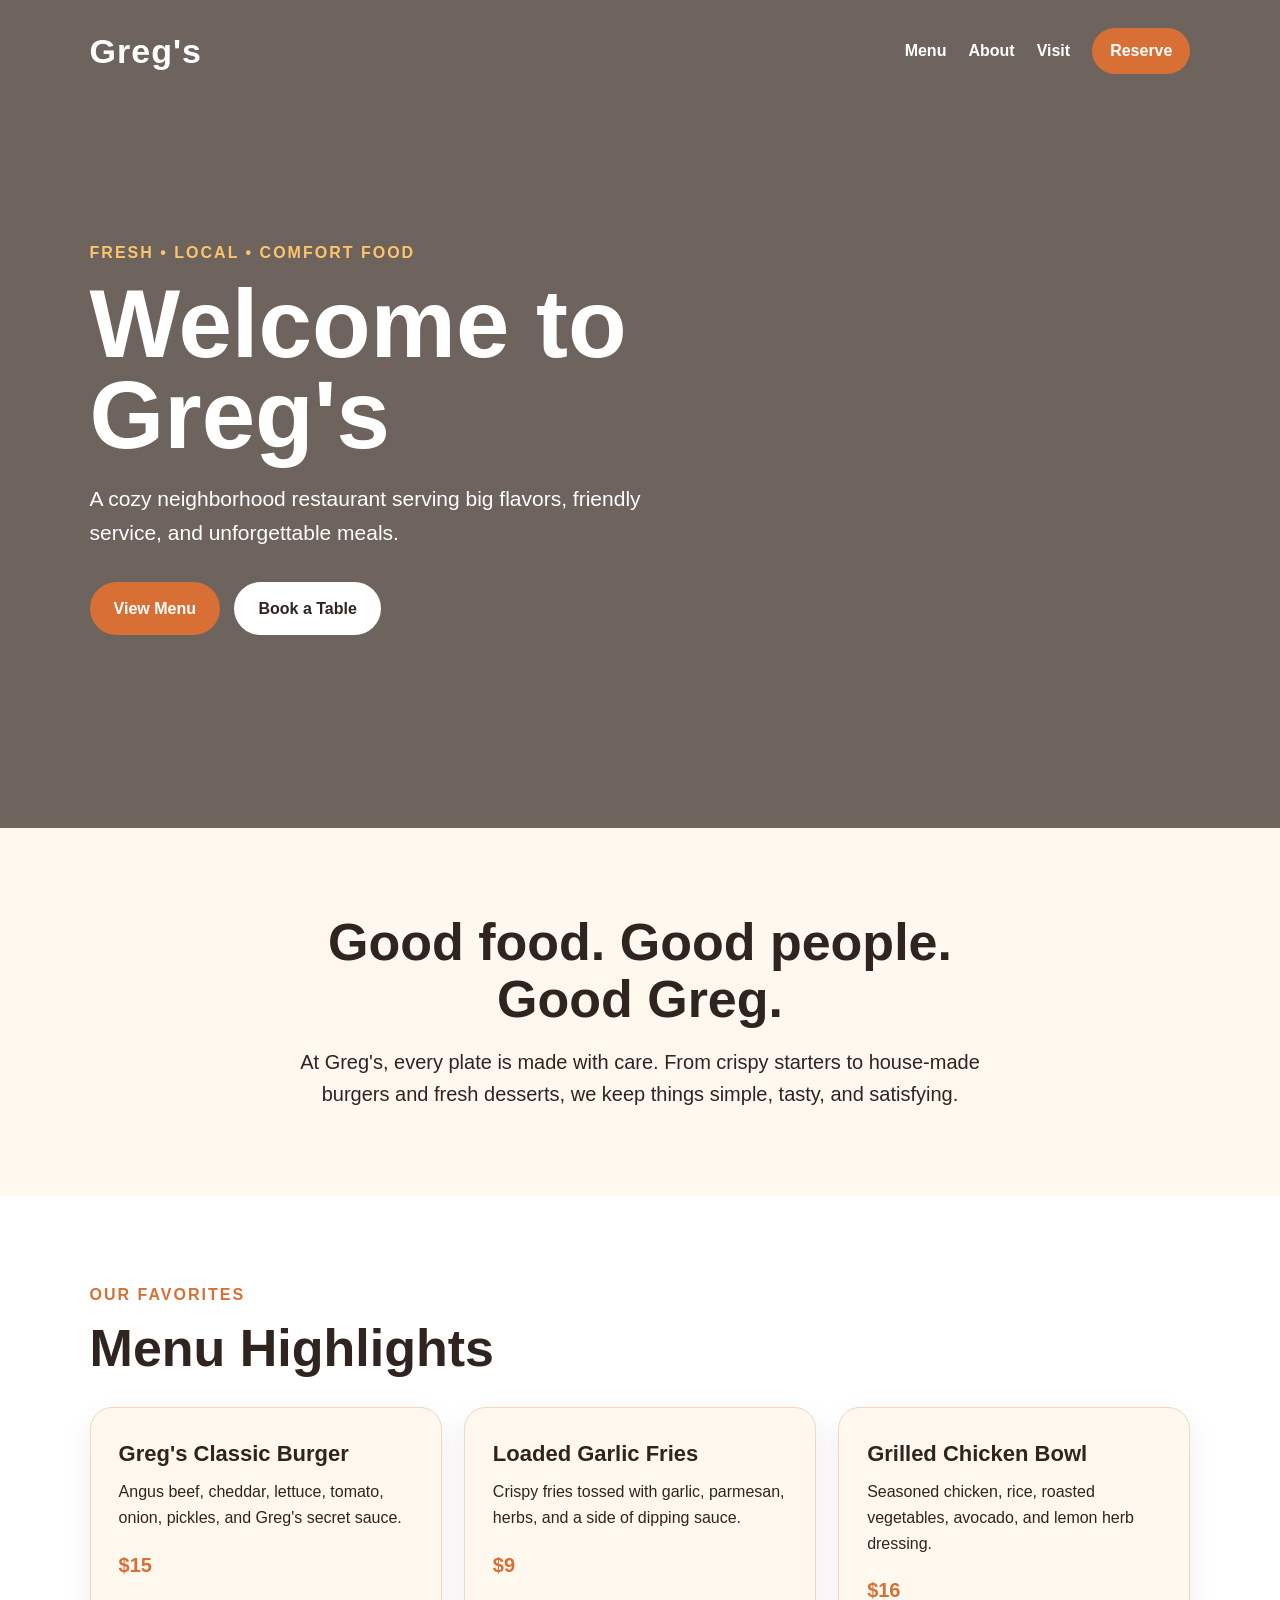
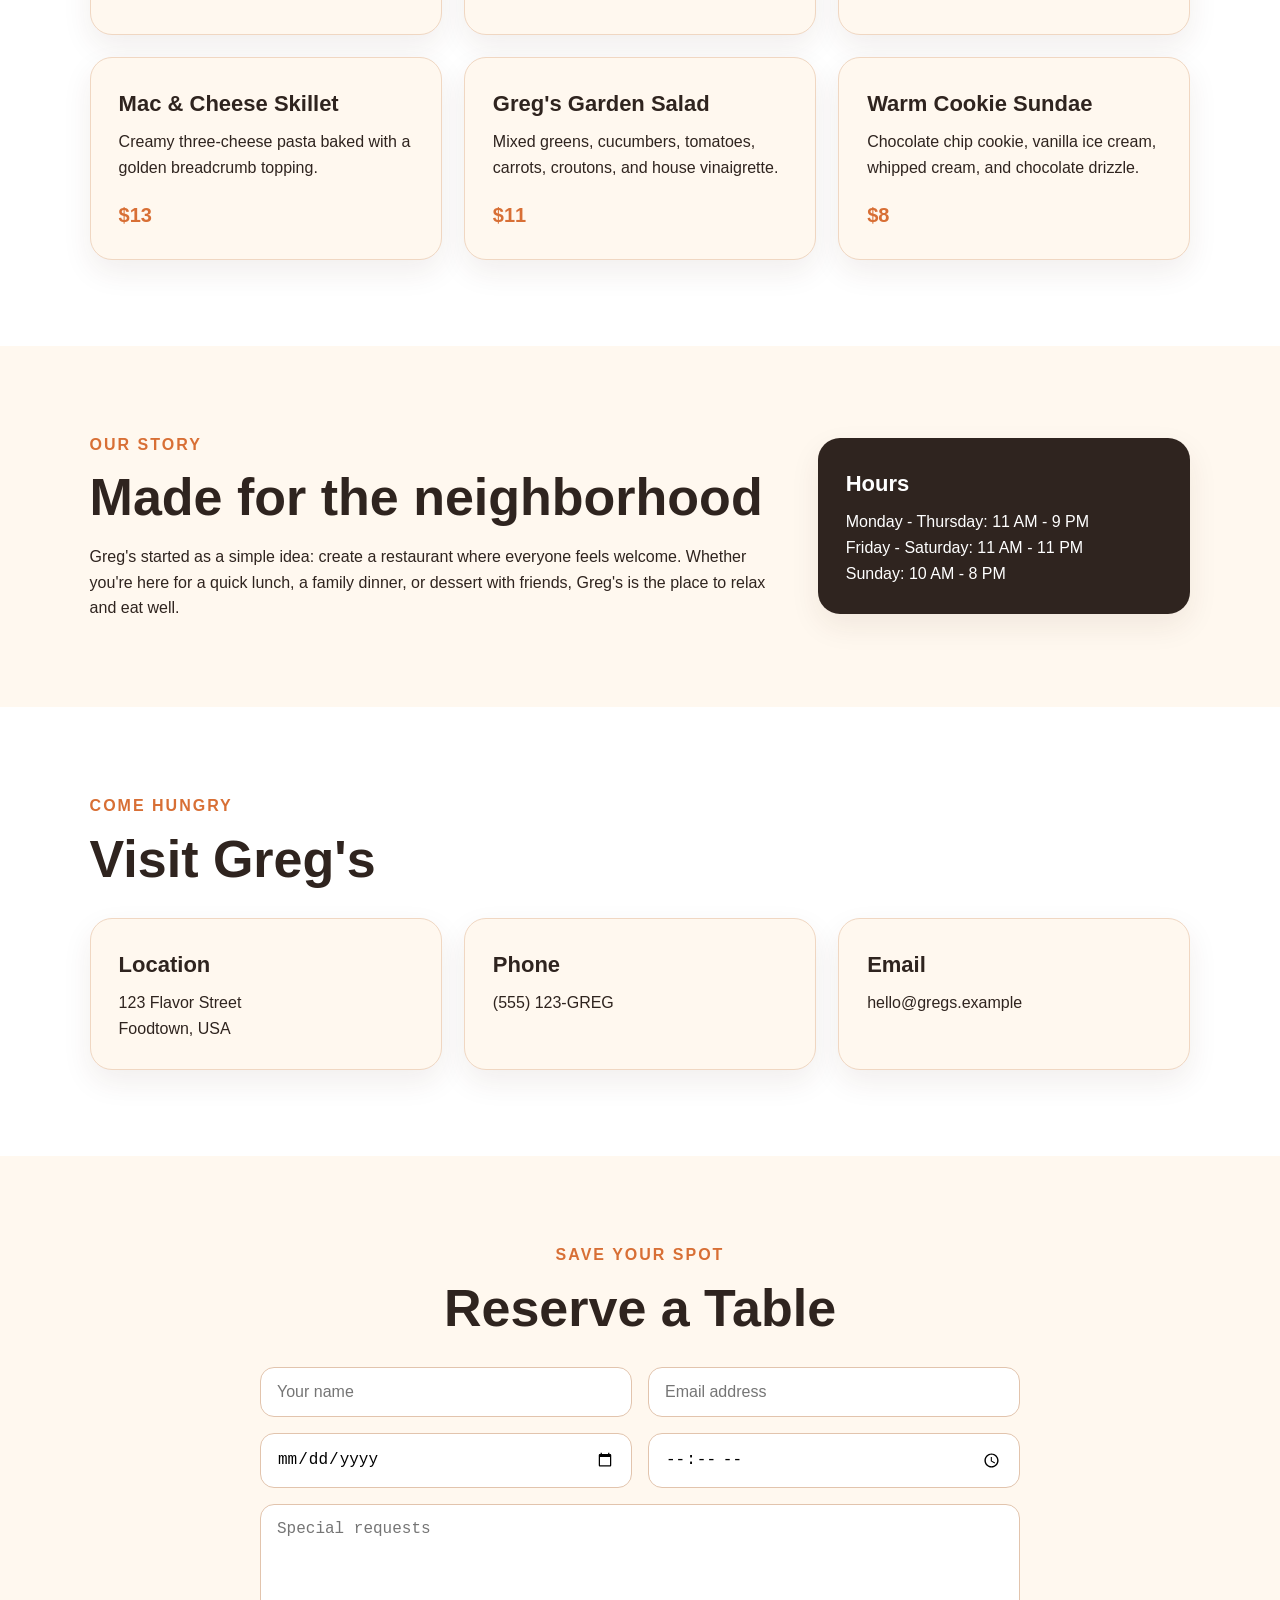
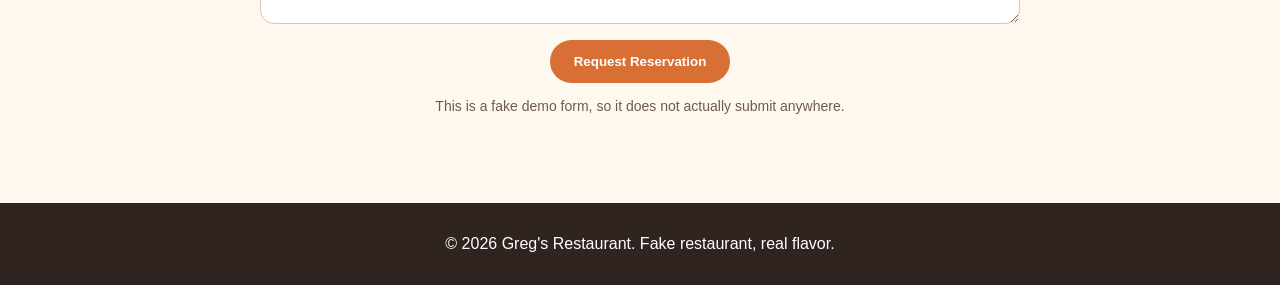
==== index.html @ 0e131e9e "adding website files" ====
<!DOCTYPE html>
<html lang="en">
<head>
  <meta charset="UTF-8" />
  <meta name="viewport" content="width=device-width, initial-scale=1.0" />
  <title>Greg's | Fresh Comfort Food</title>
  <link rel="stylesheet" href="style.css" />
</head>
<body>
  <header class="hero" id="home">
    <nav class="navbar">
      <div class="logo">Greg's</div>
      <div class="nav-links">
        <a href="#menu">Menu</a>
        <a href="#about">About</a>
        <a href="#visit">Visit</a>
        <a class="button small" href="#reserve">Reserve</a>
      </div>
    </nav>

    <section class="hero-content">
      <p class="eyebrow">Fresh • Local • Comfort Food</p>
      <h1>Welcome to Greg's</h1>
      <p class="subtitle">A cozy neighborhood restaurant serving big flavors, friendly service, and unforgettable meals.</p>
      <div class="hero-buttons">
        <a class="button" href="#menu">View Menu</a>
        <a class="button secondary" href="#reserve">Book a Table</a>
      </div>
    </section>
  </header>

  <main>
    <section class="section intro">
      <h2>Good food. Good people. Good Greg.</h2>
      <p>At Greg's, every plate is made with care. From crispy starters to house-made burgers and fresh desserts, we keep things simple, tasty, and satisfying.</p>
    </section>

    <section class="section menu" id="menu">
      <p class="eyebrow">Our Favorites</p>
      <h2>Menu Highlights</h2>
      <div class="menu-grid">
        <article class="menu-card">
          <h3>Greg's Classic Burger</h3>
          <p>Angus beef, cheddar, lettuce, tomato, onion, pickles, and Greg's secret sauce.</p>
          <span>$15</span>
        </article>
        <article class="menu-card">
          <h3>Loaded Garlic Fries</h3>
          <p>Crispy fries tossed with garlic, parmesan, herbs, and a side of dipping sauce.</p>
          <span>$9</span>
        </article>
        <article class="menu-card">
          <h3>Grilled Chicken Bowl</h3>
          <p>Seasoned chicken, rice, roasted vegetables, avocado, and lemon herb dressing.</p>
          <span>$16</span>
        </article>
        <article class="menu-card">
          <h3>Mac & Cheese Skillet</h3>
          <p>Creamy three-cheese pasta baked with a golden breadcrumb topping.</p>
          <span>$13</span>
        </article>
        <article class="menu-card">
          <h3>Greg's Garden Salad</h3>
          <p>Mixed greens, cucumbers, tomatoes, carrots, croutons, and house vinaigrette.</p>
          <span>$11</span>
        </article>
        <article class="menu-card">
          <h3>Warm Cookie Sundae</h3>
          <p>Chocolate chip cookie, vanilla ice cream, whipped cream, and chocolate drizzle.</p>
          <span>$8</span>
        </article>
      </div>
    </section>

    <section class="section split" id="about">
      <div>
        <p class="eyebrow">Our Story</p>
        <h2>Made for the neighborhood</h2>
        <p>Greg's started as a simple idea: create a restaurant where everyone feels welcome. Whether you're here for a quick lunch, a family dinner, or dessert with friends, Greg's is the place to relax and eat well.</p>
      </div>
      <div class="feature-box">
        <h3>Hours</h3>
        <p>Monday - Thursday: 11 AM - 9 PM</p>
        <p>Friday - Saturday: 11 AM - 11 PM</p>
        <p>Sunday: 10 AM - 8 PM</p>
      </div>
    </section>

    <section class="section visit" id="visit">
      <p class="eyebrow">Come Hungry</p>
      <h2>Visit Greg's</h2>
      <div class="visit-grid">
        <div>
          <h3>Location</h3>
          <p>123 Flavor Street<br />Foodtown, USA</p>
        </div>
        <div>
          <h3>Phone</h3>
          <p>(555) 123-GREG</p>
        </div>
        <div>
          <h3>Email</h3>
          <p>hello@gregs.example</p>
        </div>
      </div>
    </section>

    <section class="section reserve" id="reserve">
      <p class="eyebrow">Save Your Spot</p>
      <h2>Reserve a Table</h2>
      <form>
        <input type="text" placeholder="Your name" required />
        <input type="email" placeholder="Email address" required />
        <input type="date" required />
        <input type="time" required />
        <textarea placeholder="Special requests"></textarea>
        <button type="submit">Request Reservation</button>
      </form>
      <p class="form-note">This is a fake demo form, so it does not actually submit anywhere.</p>
    </section>
  </main>

  <footer>
    <p>© 2026 Greg's Restaurant. Fake restaurant, real flavor.</p>
  </footer>

  <script src="script.js"></script>
</body>
</html>
---- style.css ----
* {
  box-sizing: border-box;
  margin: 0;
  padding: 0;
}

html {
  scroll-behavior: smooth;
}

body {
  font-family: Arial, Helvetica, sans-serif;
  color: #2f241f;
  background: #fff8ef;
  line-height: 1.6;
}

.hero {
  min-height: 92vh;
  background:
    linear-gradient(rgba(31, 20, 14, 0.65), rgba(31, 20, 14, 0.65)),
    url('https://images.unsplash.com/photo-1555396273-367ea4eb4db5?auto=format&fit=crop&w=1600&q=80');
  background-size: cover;
  background-position: center;
  color: white;
  padding: 24px 7%;
}

.navbar {
  display: flex;
  justify-content: space-between;
  align-items: center;
  gap: 24px;
}

.logo {
  font-size: 34px;
  font-weight: 800;
  letter-spacing: 1px;
}

.nav-links {
  display: flex;
  align-items: center;
  gap: 22px;
}

.nav-links a {
  color: white;
  text-decoration: none;
  font-weight: 700;
}

.hero-content {
  max-width: 720px;
  margin-top: 18vh;
}

.eyebrow {
  color: #d86f35;
  font-weight: 800;
  text-transform: uppercase;
  letter-spacing: 2px;
  margin-bottom: 12px;
}

.hero .eyebrow {
  color: #ffc46b;
}

h1 {
  font-size: clamp(52px, 9vw, 96px);
  line-height: 0.95;
  margin-bottom: 22px;
}

h2 {
  font-size: clamp(32px, 5vw, 52px);
  line-height: 1.1;
  margin-bottom: 18px;
}

h3 {
  font-size: 22px;
  margin-bottom: 8px;
}

.subtitle {
  font-size: 21px;
  max-width: 620px;
  margin-bottom: 32px;
}

.button,
button {
  display: inline-block;
  border: none;
  background: #d86f35;
  color: white;
  padding: 14px 24px;
  border-radius: 999px;
  text-decoration: none;
  font-weight: 800;
  cursor: pointer;
  transition: transform 0.2s, background 0.2s;
}

.button:hover,
button:hover {
  transform: translateY(-2px);
  background: #b85322;
}

.button.secondary {
  background: white;
  color: #2f241f;
  margin-left: 10px;
}

.button.small {
  padding: 10px 18px;
}

.section {
  padding: 86px 7%;
}

.intro {
  text-align: center;
  max-width: 900px;
  margin: auto;
}

.intro p {
  font-size: 20px;
}

.menu {
  background: #fff;
}

.menu-grid,
.visit-grid {
  display: grid;
  grid-template-columns: repeat(3, 1fr);
  gap: 22px;
  margin-top: 30px;
}

.menu-card,
.feature-box,
.visit-grid div {
  background: #fff8ef;
  border: 1px solid #f0d7c2;
  border-radius: 22px;
  padding: 28px;
  box-shadow: 0 12px 30px rgba(73, 44, 24, 0.08);
}

.menu-card span {
  display: inline-block;
  margin-top: 18px;
  font-size: 20px;
  font-weight: 900;
  color: #d86f35;
}

.split {
  display: grid;
  grid-template-columns: 1.3fr 0.7fr;
  gap: 36px;
  align-items: center;
}

.feature-box {
  background: #2f241f;
  color: white;
  border: none;
}

.visit {
  background: #fff;
}

.reserve {
  text-align: center;
}

form {
  display: grid;
  grid-template-columns: repeat(2, 1fr);
  gap: 16px;
  max-width: 760px;
  margin: 30px auto 12px;
}

input,
textarea {
  width: 100%;
  padding: 15px 16px;
  border: 1px solid #e2c4ad;
  border-radius: 14px;
  font-size: 16px;
  background: white;
}

textarea {
  grid-column: span 2;
  min-height: 120px;
  resize: vertical;
}

form button {
  grid-column: span 2;
  justify-self: center;
}

.form-note {
  color: #6f5a50;
  font-size: 14px;
}

footer {
  text-align: center;
  padding: 28px;
  background: #2f241f;
  color: white;
}

@media (max-width: 850px) {
  .navbar,
  .nav-links,
  .split {
    flex-direction: column;
    display: flex;
    align-items: flex-start;
  }

  .menu-grid,
  .visit-grid,
  form {
    grid-template-columns: 1fr;
  }

  textarea,
  form button {
    grid-column: span 1;
  }

  .hero-content {
    margin-top: 12vh;
  }

  .button.secondary {
    margin-left: 0;
    margin-top: 10px;
  }
}
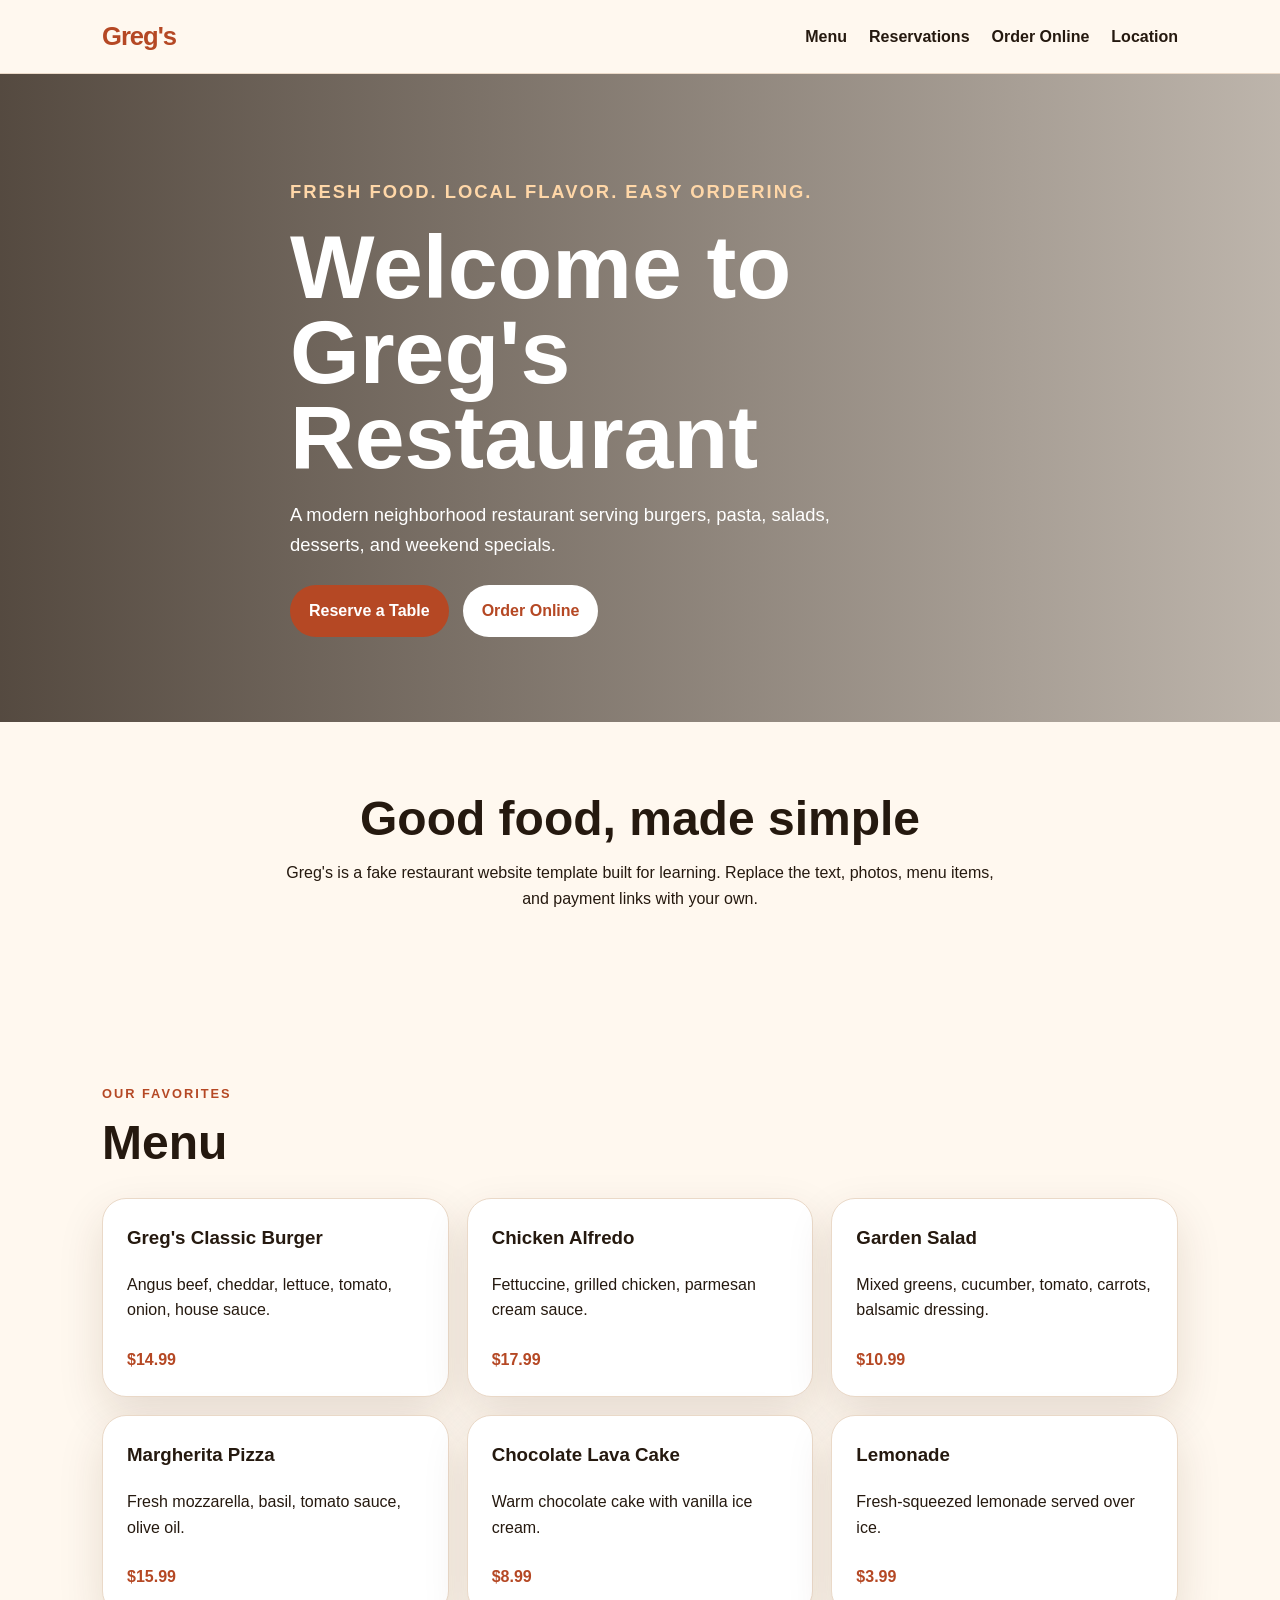
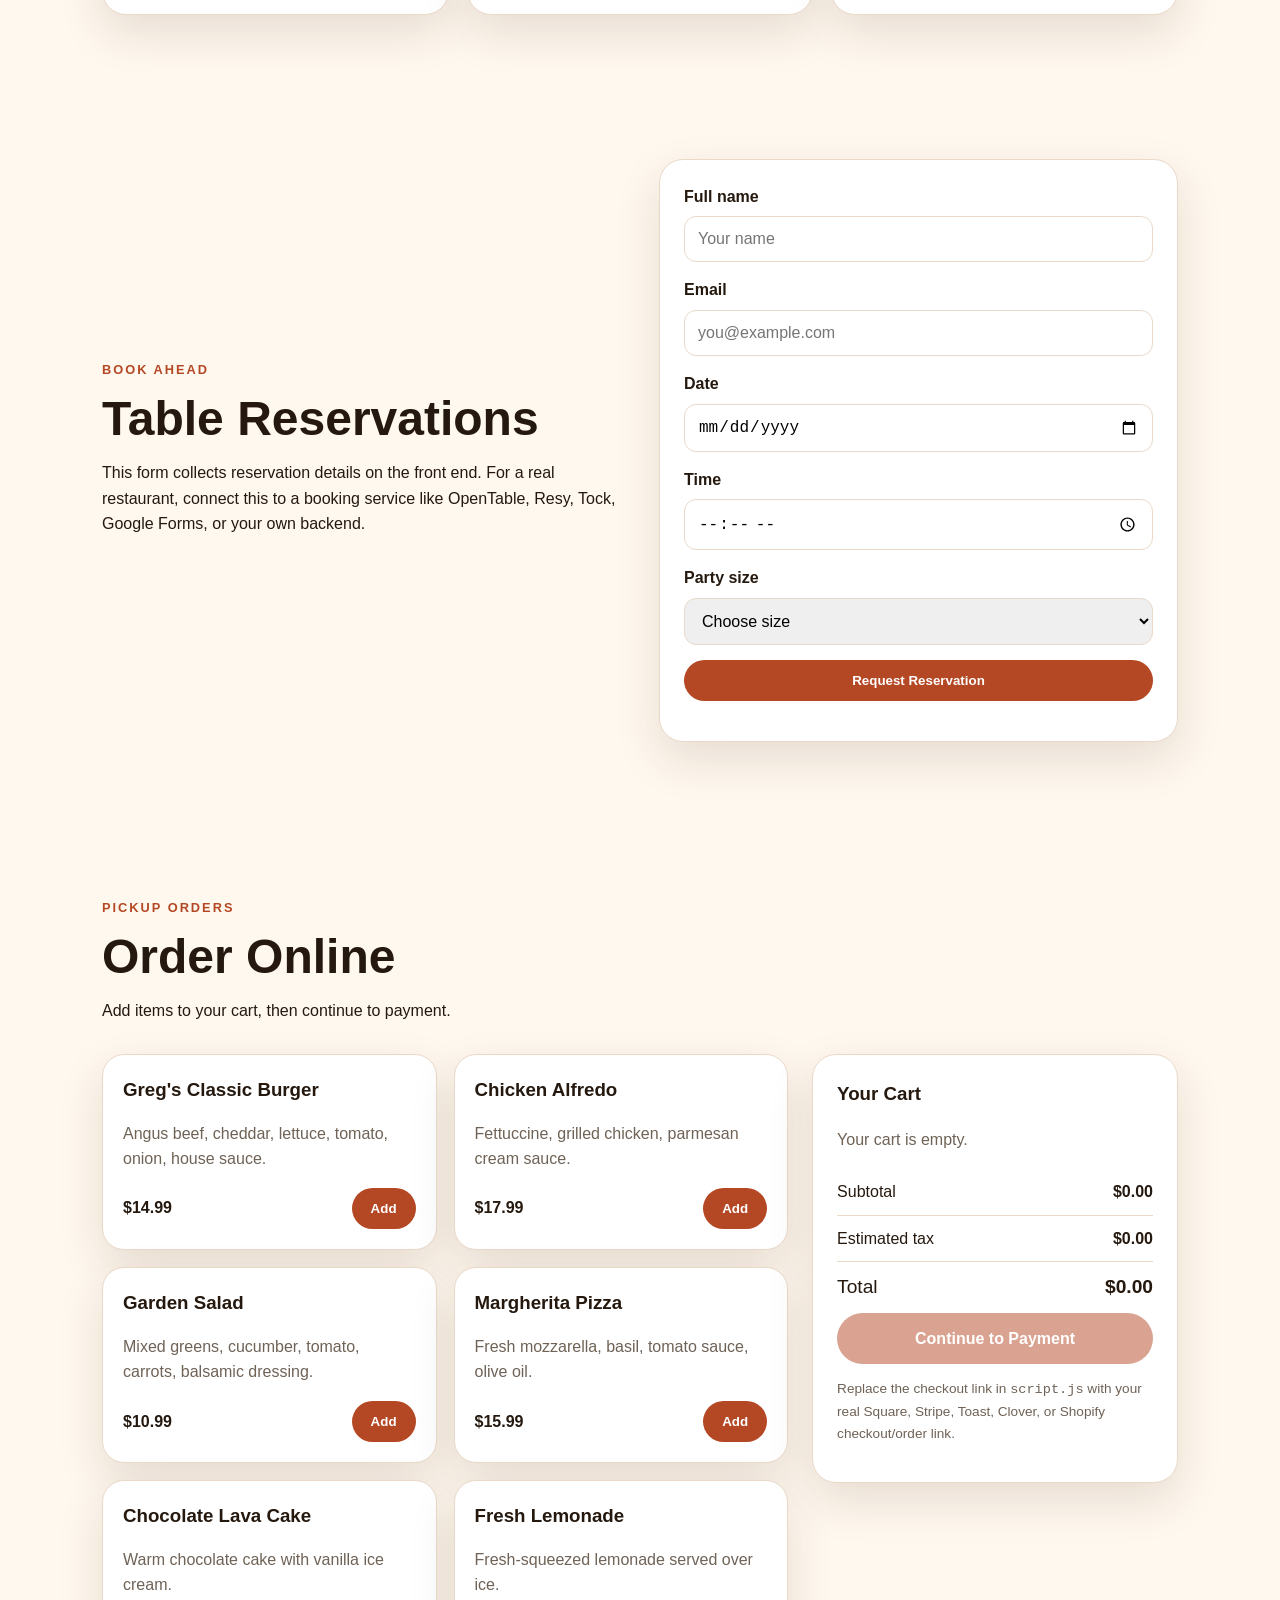
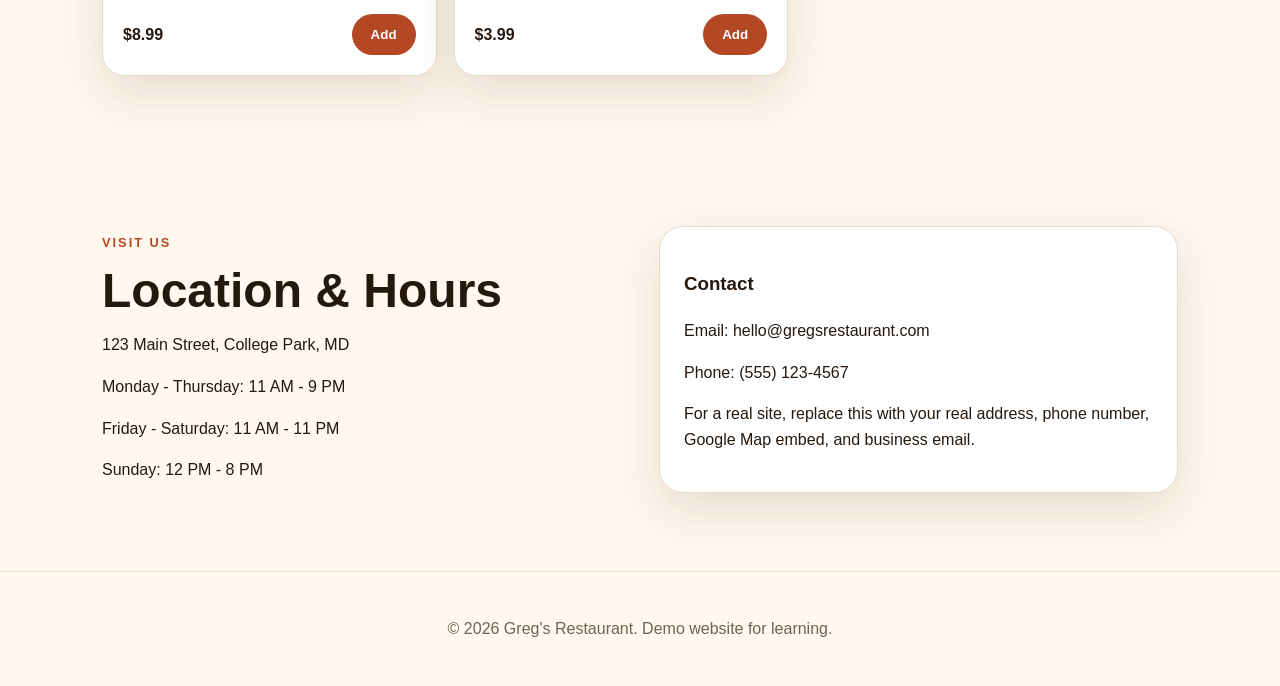
==== commit 610fc7c8: "Different website with payment and reservation" ====
--- a/index.html
+++ b/index.html
@@ -3,125 +3,203 @@
 <head>
   <meta charset="UTF-8" />
   <meta name="viewport" content="width=device-width, initial-scale=1.0" />
-  <title>Greg's | Fresh Comfort Food</title>
+  <title>Greg's Restaurant</title>
   <link rel="stylesheet" href="style.css" />
 </head>
 <body>
-  <header class="hero" id="home">
-    <nav class="navbar">
-      <div class="logo">Greg's</div>
+  <header class="site-header">
+    <nav class="nav">
+      <a class="logo" href="#home">Greg's</a>
+      <button class="nav-toggle" aria-label="Toggle navigation">☰</button>
       <div class="nav-links">
         <a href="#menu">Menu</a>
-        <a href="#about">About</a>
-        <a href="#visit">Visit</a>
-        <a class="button small" href="#reserve">Reserve</a>
+        <a href="#reservations">Reservations</a>
+        <a href="#order">Order Online</a>
+        <a href="#location">Location</a>
       </div>
     </nav>
-
-    <section class="hero-content">
-      <p class="eyebrow">Fresh • Local • Comfort Food</p>
-      <h1>Welcome to Greg's</h1>
-      <p class="subtitle">A cozy neighborhood restaurant serving big flavors, friendly service, and unforgettable meals.</p>
-      <div class="hero-buttons">
-        <a class="button" href="#menu">View Menu</a>
-        <a class="button secondary" href="#reserve">Book a Table</a>
-      </div>
-    </section>
   </header>
 
   <main>
+    <section id="home" class="hero">
+      <div class="hero-content">
+        <p class="eyebrow">Fresh food. Local flavor. Easy ordering.</p>
+        <h1>Welcome to Greg's Restaurant</h1>
+        <p>
+          A modern neighborhood restaurant serving burgers, pasta, salads,
+          desserts, and weekend specials.
+        </p>
+        <div class="hero-actions">
+          <a class="btn primary" href="#reservations">Reserve a Table</a>
+          <a class="btn secondary" href="#order">Order Online</a>
+        </div>
+      </div>
+    </section>
+
     <section class="section intro">
-      <h2>Good food. Good people. Good Greg.</h2>
-      <p>At Greg's, every plate is made with care. From crispy starters to house-made burgers and fresh desserts, we keep things simple, tasty, and satisfying.</p>
-    </section>
-
-    <section class="section menu" id="menu">
-      <p class="eyebrow">Our Favorites</p>
-      <h2>Menu Highlights</h2>
+      <h2>Good food, made simple</h2>
+      <p>
+        Greg's is a fake restaurant website template built for learning.
+        Replace the text, photos, menu items, and payment links with your own.
+      </p>
+    </section>
+
+    <section id="menu" class="section">
+      <div class="section-heading">
+        <p class="eyebrow">Our favorites</p>
+        <h2>Menu</h2>
+      </div>
+
       <div class="menu-grid">
         <article class="menu-card">
           <h3>Greg's Classic Burger</h3>
-          <p>Angus beef, cheddar, lettuce, tomato, onion, pickles, and Greg's secret sauce.</p>
-          <span>$15</span>
-        </article>
-        <article class="menu-card">
-          <h3>Loaded Garlic Fries</h3>
-          <p>Crispy fries tossed with garlic, parmesan, herbs, and a side of dipping sauce.</p>
-          <span>$9</span>
-        </article>
-        <article class="menu-card">
-          <h3>Grilled Chicken Bowl</h3>
-          <p>Seasoned chicken, rice, roasted vegetables, avocado, and lemon herb dressing.</p>
-          <span>$16</span>
-        </article>
-        <article class="menu-card">
-          <h3>Mac & Cheese Skillet</h3>
-          <p>Creamy three-cheese pasta baked with a golden breadcrumb topping.</p>
-          <span>$13</span>
-        </article>
-        <article class="menu-card">
-          <h3>Greg's Garden Salad</h3>
-          <p>Mixed greens, cucumbers, tomatoes, carrots, croutons, and house vinaigrette.</p>
-          <span>$11</span>
-        </article>
-        <article class="menu-card">
-          <h3>Warm Cookie Sundae</h3>
-          <p>Chocolate chip cookie, vanilla ice cream, whipped cream, and chocolate drizzle.</p>
-          <span>$8</span>
-        </article>
-      </div>
-    </section>
-
-    <section class="section split" id="about">
+          <p>Angus beef, cheddar, lettuce, tomato, onion, house sauce.</p>
+          <span>$14.99</span>
+        </article>
+        <article class="menu-card">
+          <h3>Chicken Alfredo</h3>
+          <p>Fettuccine, grilled chicken, parmesan cream sauce.</p>
+          <span>$17.99</span>
+        </article>
+        <article class="menu-card">
+          <h3>Garden Salad</h3>
+          <p>Mixed greens, cucumber, tomato, carrots, balsamic dressing.</p>
+          <span>$10.99</span>
+        </article>
+        <article class="menu-card">
+          <h3>Margherita Pizza</h3>
+          <p>Fresh mozzarella, basil, tomato sauce, olive oil.</p>
+          <span>$15.99</span>
+        </article>
+        <article class="menu-card">
+          <h3>Chocolate Lava Cake</h3>
+          <p>Warm chocolate cake with vanilla ice cream.</p>
+          <span>$8.99</span>
+        </article>
+        <article class="menu-card">
+          <h3>Lemonade</h3>
+          <p>Fresh-squeezed lemonade served over ice.</p>
+          <span>$3.99</span>
+        </article>
+      </div>
+    </section>
+
+    <section id="reservations" class="section split">
       <div>
-        <p class="eyebrow">Our Story</p>
-        <h2>Made for the neighborhood</h2>
-        <p>Greg's started as a simple idea: create a restaurant where everyone feels welcome. Whether you're here for a quick lunch, a family dinner, or dessert with friends, Greg's is the place to relax and eat well.</p>
-      </div>
-      <div class="feature-box">
-        <h3>Hours</h3>
+        <p class="eyebrow">Book ahead</p>
+        <h2>Table Reservations</h2>
+        <p>
+          This form collects reservation details on the front end. For a real
+          restaurant, connect this to a booking service like OpenTable, Resy,
+          Tock, Google Forms, or your own backend.
+        </p>
+      </div>
+
+      <form class="panel" id="reservationForm">
+        <label>
+          Full name
+          <input type="text" id="resName" required placeholder="Your name" />
+        </label>
+
+        <label>
+          Email
+          <input type="email" id="resEmail" required placeholder="you@example.com" />
+        </label>
+
+        <label>
+          Date
+          <input type="date" id="resDate" required />
+        </label>
+
+        <label>
+          Time
+          <input type="time" id="resTime" required />
+        </label>
+
+        <label>
+          Party size
+          <select id="partySize" required>
+            <option value="">Choose size</option>
+            <option>1</option>
+            <option>2</option>
+            <option>3</option>
+            <option>4</option>
+            <option>5</option>
+            <option>6</option>
+            <option>7+</option>
+          </select>
+        </label>
+
+        <button class="btn primary full" type="submit">Request Reservation</button>
+        <p class="form-message" id="reservationMessage"></p>
+      </form>
+    </section>
+
+    <section id="order" class="section">
+      <div class="section-heading">
+        <p class="eyebrow">Pickup orders</p>
+        <h2>Order Online</h2>
+        <p>Add items to your cart, then continue to payment.</p>
+      </div>
+
+      <div class="order-layout">
+        <div class="order-items" id="orderItems"></div>
+
+        <aside class="cart panel">
+          <h3>Your Cart</h3>
+          <div id="cartItems" class="cart-items">
+            <p class="muted">Your cart is empty.</p>
+          </div>
+
+          <div class="cart-row">
+            <span>Subtotal</span>
+            <strong id="subtotal">$0.00</strong>
+          </div>
+          <div class="cart-row">
+            <span>Estimated tax</span>
+            <strong id="tax">$0.00</strong>
+          </div>
+          <div class="cart-row total">
+            <span>Total</span>
+            <strong id="total">$0.00</strong>
+          </div>
+
+          <a id="checkoutButton" class="btn primary full disabled" href="#" aria-disabled="true">
+            Continue to Payment
+          </a>
+
+          <p class="small-note">
+            Replace the checkout link in <code>script.js</code> with your real
+            Square, Stripe, Toast, Clover, or Shopify checkout/order link.
+          </p>
+        </aside>
+      </div>
+    </section>
+
+    <section id="location" class="section split">
+      <div>
+        <p class="eyebrow">Visit us</p>
+        <h2>Location & Hours</h2>
+        <p>123 Main Street, College Park, MD</p>
         <p>Monday - Thursday: 11 AM - 9 PM</p>
         <p>Friday - Saturday: 11 AM - 11 PM</p>
-        <p>Sunday: 10 AM - 8 PM</p>
-      </div>
-    </section>
-
-    <section class="section visit" id="visit">
-      <p class="eyebrow">Come Hungry</p>
-      <h2>Visit Greg's</h2>
-      <div class="visit-grid">
-        <div>
-          <h3>Location</h3>
-          <p>123 Flavor Street<br />Foodtown, USA</p>
-        </div>
-        <div>
-          <h3>Phone</h3>
-          <p>(555) 123-GREG</p>
-        </div>
-        <div>
-          <h3>Email</h3>
-          <p>hello@gregs.example</p>
-        </div>
-      </div>
-    </section>
-
-    <section class="section reserve" id="reserve">
-      <p class="eyebrow">Save Your Spot</p>
-      <h2>Reserve a Table</h2>
-      <form>
-        <input type="text" placeholder="Your name" required />
-        <input type="email" placeholder="Email address" required />
-        <input type="date" required />
-        <input type="time" required />
-        <textarea placeholder="Special requests"></textarea>
-        <button type="submit">Request Reservation</button>
-      </form>
-      <p class="form-note">This is a fake demo form, so it does not actually submit anywhere.</p>
+        <p>Sunday: 12 PM - 8 PM</p>
+      </div>
+
+      <div class="panel">
+        <h3>Contact</h3>
+        <p>Email: hello@gregsrestaurant.com</p>
+        <p>Phone: (555) 123-4567</p>
+        <p>
+          For a real site, replace this with your real address, phone number,
+          Google Map embed, and business email.
+        </p>
+      </div>
     </section>
   </main>
 
-  <footer>
-    <p>© 2026 Greg's Restaurant. Fake restaurant, real flavor.</p>
+  <footer class="footer">
+    <p>© 2026 Greg's Restaurant. Demo website for learning.</p>
   </footer>
 
   <script src="script.js"></script>
--- a/style.css
+++ b/style.css
@@ -1,7 +1,16 @@
 * {
   box-sizing: border-box;
-  margin: 0;
-  padding: 0;
+}
+
+:root {
+  --bg: #fff8ef;
+  --text: #25190f;
+  --muted: #6f6256;
+  --brand: #b54824;
+  --brand-dark: #7e2f18;
+  --card: #ffffff;
+  --border: #ead9c8;
+  --shadow: 0 18px 45px rgba(66, 35, 14, 0.13);
 }
 
 html {
@@ -9,250 +18,331 @@
 }
 
 body {
+  margin: 0;
   font-family: Arial, Helvetica, sans-serif;
-  color: #2f241f;
-  background: #fff8ef;
+  background: var(--bg);
+  color: var(--text);
   line-height: 1.6;
 }
 
+.site-header {
+  position: sticky;
+  top: 0;
+  z-index: 10;
+  background: rgba(255, 248, 239, 0.93);
+  backdrop-filter: blur(12px);
+  border-bottom: 1px solid var(--border);
+}
+
+.nav {
+  max-width: 1120px;
+  margin: 0 auto;
+  padding: 16px 22px;
+  display: flex;
+  justify-content: space-between;
+  align-items: center;
+}
+
+.logo {
+  color: var(--brand);
+  font-weight: 900;
+  font-size: 1.6rem;
+  text-decoration: none;
+  letter-spacing: -1px;
+}
+
+.nav-links {
+  display: flex;
+  gap: 22px;
+}
+
+.nav-links a {
+  color: var(--text);
+  text-decoration: none;
+  font-weight: 700;
+}
+
+.nav-links a:hover {
+  color: var(--brand);
+}
+
+.nav-toggle {
+  display: none;
+  background: none;
+  border: none;
+  font-size: 1.7rem;
+  cursor: pointer;
+}
+
 .hero {
-  min-height: 92vh;
+  min-height: 72vh;
+  display: flex;
+  align-items: center;
   background:
-    linear-gradient(rgba(31, 20, 14, 0.65), rgba(31, 20, 14, 0.65)),
-    url('https://images.unsplash.com/photo-1555396273-367ea4eb4db5?auto=format&fit=crop&w=1600&q=80');
+    linear-gradient(90deg, rgba(37, 25, 15, 0.78), rgba(37, 25, 15, 0.3)),
+    url("https://images.unsplash.com/photo-1555396273-367ea4eb4db5?auto=format&fit=crop&w=1600&q=80");
   background-size: cover;
   background-position: center;
   color: white;
-  padding: 24px 7%;
-}
-
-.navbar {
+}
+
+.hero-content {
+  max-width: 1120px;
+  margin: 0 auto;
+  padding: 60px 22px;
+}
+
+.hero h1 {
+  max-width: 700px;
+  font-size: clamp(3rem, 7vw, 5.8rem);
+  line-height: 0.95;
+  margin: 0 0 20px;
+}
+
+.hero p {
+  max-width: 610px;
+  font-size: 1.15rem;
+}
+
+.eyebrow {
+  text-transform: uppercase;
+  letter-spacing: 2px;
+  font-size: 0.8rem;
+  font-weight: 900;
+  color: var(--brand);
+}
+
+.hero .eyebrow {
+  color: #ffd7a8;
+}
+
+.hero-actions {
+  display: flex;
+  gap: 14px;
+  flex-wrap: wrap;
+  margin-top: 26px;
+}
+
+.btn {
+  display: inline-block;
+  padding: 13px 19px;
+  border-radius: 999px;
+  text-decoration: none;
+  border: none;
+  cursor: pointer;
+  font-weight: 900;
+  transition: transform 0.15s, opacity 0.15s;
+  text-align: center;
+}
+
+.btn:hover {
+  transform: translateY(-1px);
+}
+
+.btn.primary {
+  background: var(--brand);
+  color: white;
+}
+
+.btn.primary:hover {
+  background: var(--brand-dark);
+}
+
+.btn.secondary {
+  background: white;
+  color: var(--brand);
+}
+
+.btn.full {
+  width: 100%;
+}
+
+.btn.disabled {
+  pointer-events: none;
+  opacity: 0.5;
+}
+
+.section {
+  max-width: 1120px;
+  margin: 0 auto;
+  padding: 72px 22px;
+}
+
+.intro {
+  text-align: center;
+  max-width: 760px;
+}
+
+.intro h2,
+.section-heading h2,
+.split h2 {
+  font-size: clamp(2rem, 4vw, 3rem);
+  line-height: 1.05;
+  margin: 0 0 14px;
+}
+
+.section-heading {
+  margin-bottom: 30px;
+}
+
+.menu-grid {
+  display: grid;
+  grid-template-columns: repeat(3, 1fr);
+  gap: 18px;
+}
+
+.menu-card,
+.panel {
+  background: var(--card);
+  border: 1px solid var(--border);
+  border-radius: 24px;
+  padding: 24px;
+  box-shadow: var(--shadow);
+}
+
+.menu-card h3 {
+  margin-top: 0;
+}
+
+.menu-card span {
+  display: inline-block;
+  margin-top: 8px;
+  color: var(--brand);
+  font-weight: 900;
+}
+
+.split {
+  display: grid;
+  grid-template-columns: 1fr 1fr;
+  gap: 38px;
+  align-items: center;
+}
+
+form label {
+  display: block;
+  margin-bottom: 15px;
+  font-weight: 800;
+}
+
+input,
+select {
+  width: 100%;
+  margin-top: 7px;
+  padding: 13px;
+  border: 1px solid var(--border);
+  border-radius: 12px;
+  font-size: 1rem;
+}
+
+.form-message {
+  font-weight: 800;
+  color: var(--brand-dark);
+}
+
+.order-layout {
+  display: grid;
+  grid-template-columns: 1.5fr 0.8fr;
+  gap: 24px;
+  align-items: start;
+}
+
+.order-items {
+  display: grid;
+  grid-template-columns: repeat(2, 1fr);
+  gap: 17px;
+}
+
+.order-card {
+  background: var(--card);
+  border: 1px solid var(--border);
+  border-radius: 22px;
+  padding: 20px;
+  box-shadow: var(--shadow);
+}
+
+.order-card h3 {
+  margin: 0;
+}
+
+.order-card p {
+  color: var(--muted);
+}
+
+.order-card-footer {
   display: flex;
   justify-content: space-between;
   align-items: center;
-  gap: 24px;
-}
-
-.logo {
-  font-size: 34px;
-  font-weight: 800;
-  letter-spacing: 1px;
-}
-
-.nav-links {
-  display: flex;
-  align-items: center;
-  gap: 22px;
-}
-
-.nav-links a {
-  color: white;
-  text-decoration: none;
-  font-weight: 700;
-}
-
-.hero-content {
-  max-width: 720px;
-  margin-top: 18vh;
-}
-
-.eyebrow {
-  color: #d86f35;
-  font-weight: 800;
-  text-transform: uppercase;
-  letter-spacing: 2px;
-  margin-bottom: 12px;
-}
-
-.hero .eyebrow {
-  color: #ffc46b;
-}
-
-h1 {
-  font-size: clamp(52px, 9vw, 96px);
-  line-height: 0.95;
-  margin-bottom: 22px;
-}
-
-h2 {
-  font-size: clamp(32px, 5vw, 52px);
-  line-height: 1.1;
-  margin-bottom: 18px;
-}
-
-h3 {
-  font-size: 22px;
-  margin-bottom: 8px;
-}
-
-.subtitle {
-  font-size: 21px;
-  max-width: 620px;
-  margin-bottom: 32px;
-}
-
-.button,
-button {
-  display: inline-block;
-  border: none;
-  background: #d86f35;
-  color: white;
-  padding: 14px 24px;
-  border-radius: 999px;
-  text-decoration: none;
-  font-weight: 800;
-  cursor: pointer;
-  transition: transform 0.2s, background 0.2s;
-}
-
-.button:hover,
-button:hover {
-  transform: translateY(-2px);
-  background: #b85322;
-}
-
-.button.secondary {
-  background: white;
-  color: #2f241f;
-  margin-left: 10px;
-}
-
-.button.small {
-  padding: 10px 18px;
-}
-
-.section {
-  padding: 86px 7%;
-}
-
-.intro {
+  gap: 12px;
+}
+
+.cart {
+  position: sticky;
+  top: 92px;
+}
+
+.cart h3 {
+  margin-top: 0;
+}
+
+.cart-item,
+.cart-row {
+  display: flex;
+  justify-content: space-between;
+  gap: 12px;
+  padding: 10px 0;
+  border-bottom: 1px solid var(--border);
+}
+
+.cart-row.total {
+  font-size: 1.2rem;
+  border-bottom: none;
+}
+
+.muted {
+  color: var(--muted);
+}
+
+.small-note {
+  color: var(--muted);
+  font-size: 0.85rem;
+}
+
+.footer {
   text-align: center;
-  max-width: 900px;
-  margin: auto;
-}
-
-.intro p {
-  font-size: 20px;
-}
-
-.menu {
-  background: #fff;
-}
-
-.menu-grid,
-.visit-grid {
-  display: grid;
-  grid-template-columns: repeat(3, 1fr);
-  gap: 22px;
-  margin-top: 30px;
-}
-
-.menu-card,
-.feature-box,
-.visit-grid div {
-  background: #fff8ef;
-  border: 1px solid #f0d7c2;
-  border-radius: 22px;
-  padding: 28px;
-  box-shadow: 0 12px 30px rgba(73, 44, 24, 0.08);
-}
-
-.menu-card span {
-  display: inline-block;
-  margin-top: 18px;
-  font-size: 20px;
-  font-weight: 900;
-  color: #d86f35;
-}
-
-.split {
-  display: grid;
-  grid-template-columns: 1.3fr 0.7fr;
-  gap: 36px;
-  align-items: center;
-}
-
-.feature-box {
-  background: #2f241f;
-  color: white;
-  border: none;
-}
-
-.visit {
-  background: #fff;
-}
-
-.reserve {
-  text-align: center;
-}
-
-form {
-  display: grid;
-  grid-template-columns: repeat(2, 1fr);
-  gap: 16px;
-  max-width: 760px;
-  margin: 30px auto 12px;
-}
-
-input,
-textarea {
-  width: 100%;
-  padding: 15px 16px;
-  border: 1px solid #e2c4ad;
-  border-radius: 14px;
-  font-size: 16px;
-  background: white;
-}
-
-textarea {
-  grid-column: span 2;
-  min-height: 120px;
-  resize: vertical;
-}
-
-form button {
-  grid-column: span 2;
-  justify-self: center;
-}
-
-.form-note {
-  color: #6f5a50;
-  font-size: 14px;
-}
-
-footer {
-  text-align: center;
-  padding: 28px;
-  background: #2f241f;
-  color: white;
-}
-
-@media (max-width: 850px) {
-  .navbar,
-  .nav-links,
-  .split {
+  padding: 28px 22px;
+  border-top: 1px solid var(--border);
+  color: var(--muted);
+}
+
+@media (max-width: 820px) {
+  .nav-toggle {
+    display: block;
+  }
+
+  .nav-links {
+    display: none;
+    position: absolute;
+    top: 66px;
+    left: 0;
+    right: 0;
+    background: var(--bg);
+    padding: 20px;
+    border-bottom: 1px solid var(--border);
     flex-direction: column;
+  }
+
+  .nav-links.open {
     display: flex;
-    align-items: flex-start;
   }
 
   .menu-grid,
-  .visit-grid,
-  form {
+  .split,
+  .order-layout,
+  .order-items {
     grid-template-columns: 1fr;
   }
 
-  textarea,
-  form button {
-    grid-column: span 1;
-  }
-
-  .hero-content {
-    margin-top: 12vh;
-  }
-
-  .button.secondary {
-    margin-left: 0;
-    margin-top: 10px;
-  }
-}
+  .cart {
+    position: static;
+  }
+}
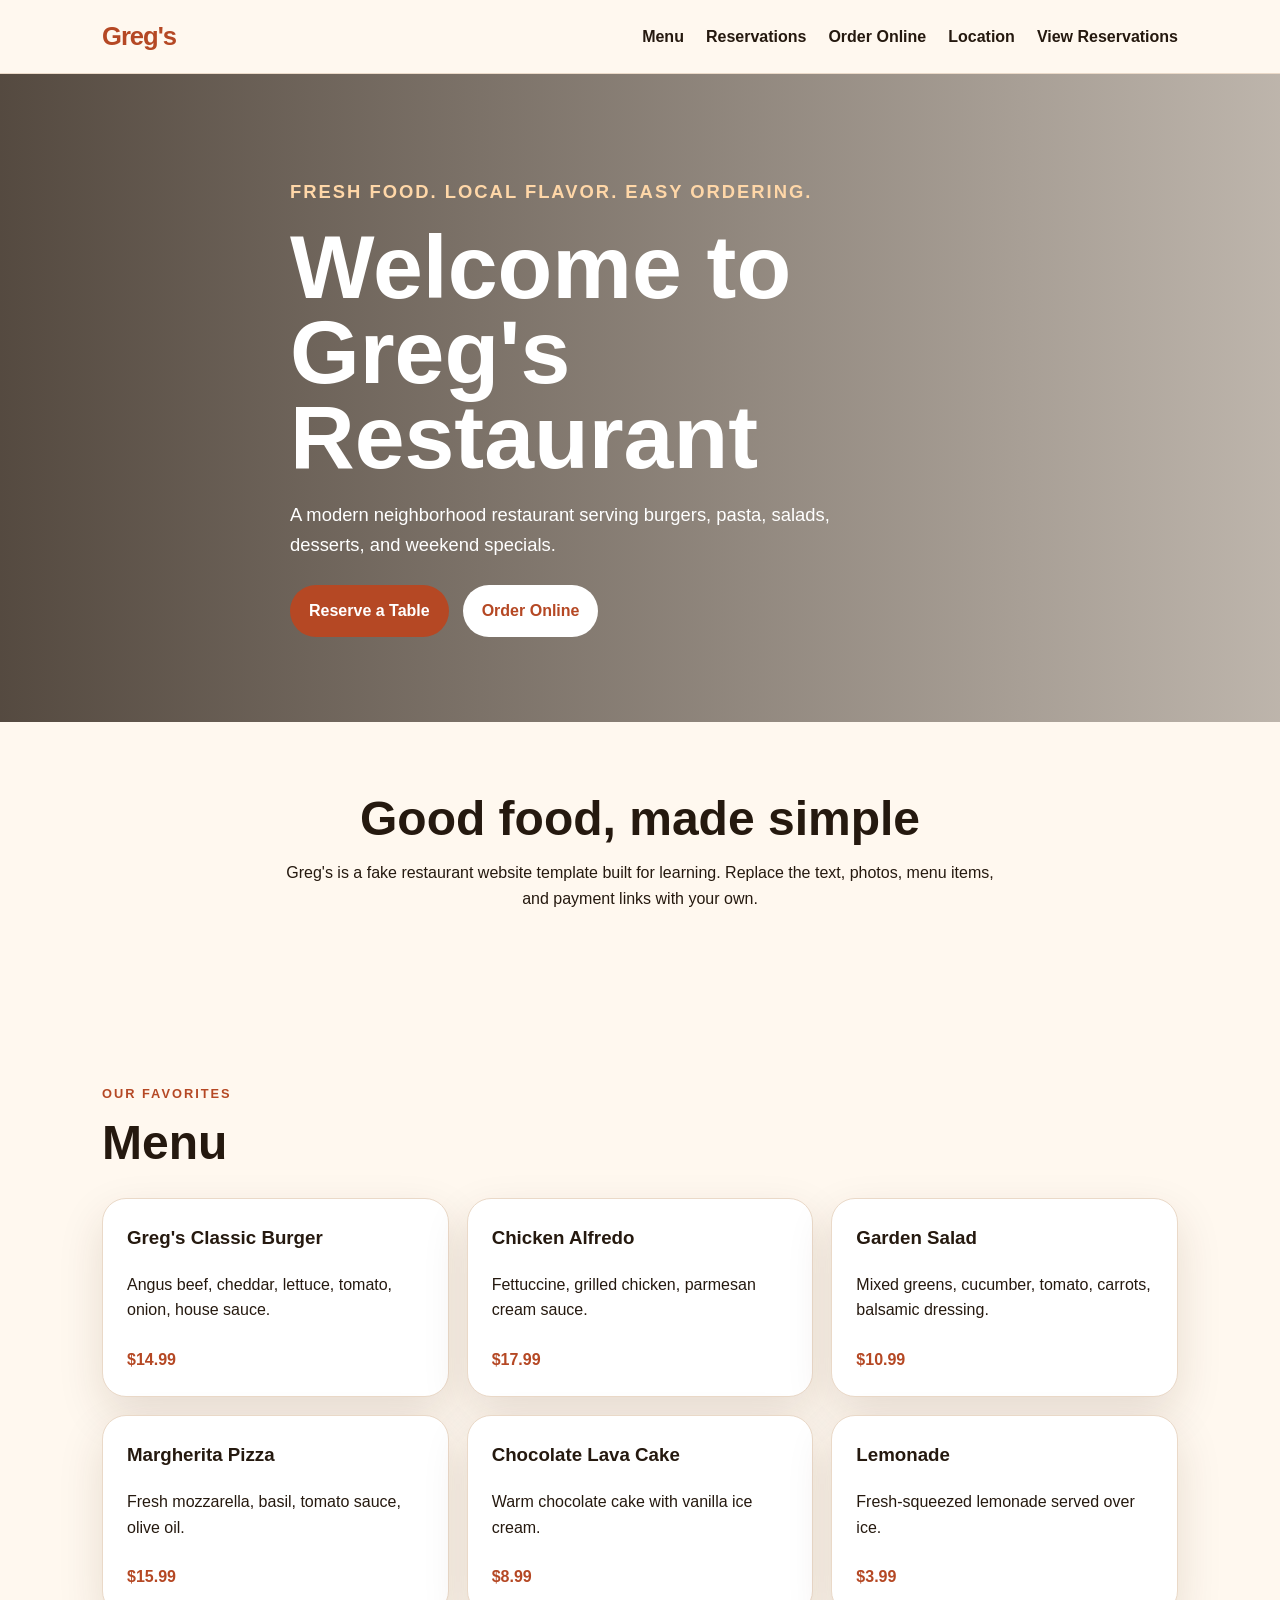
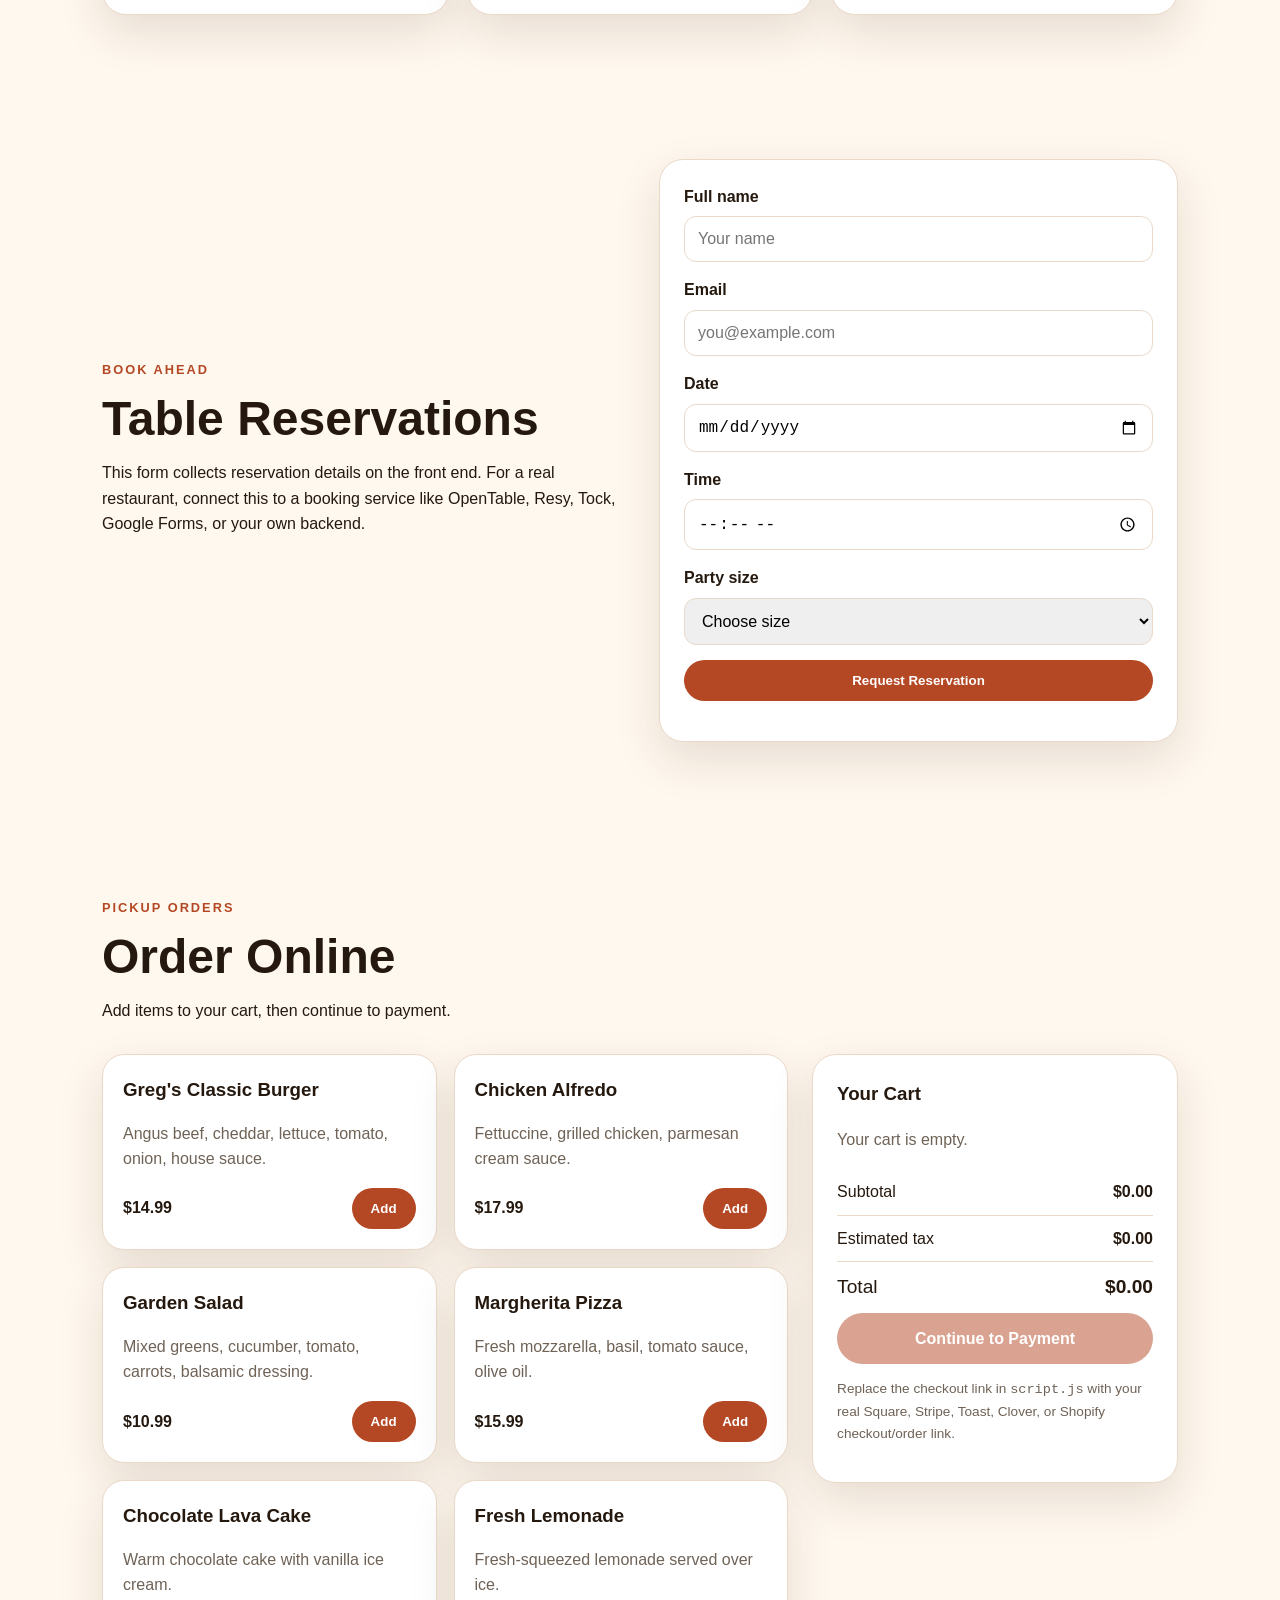
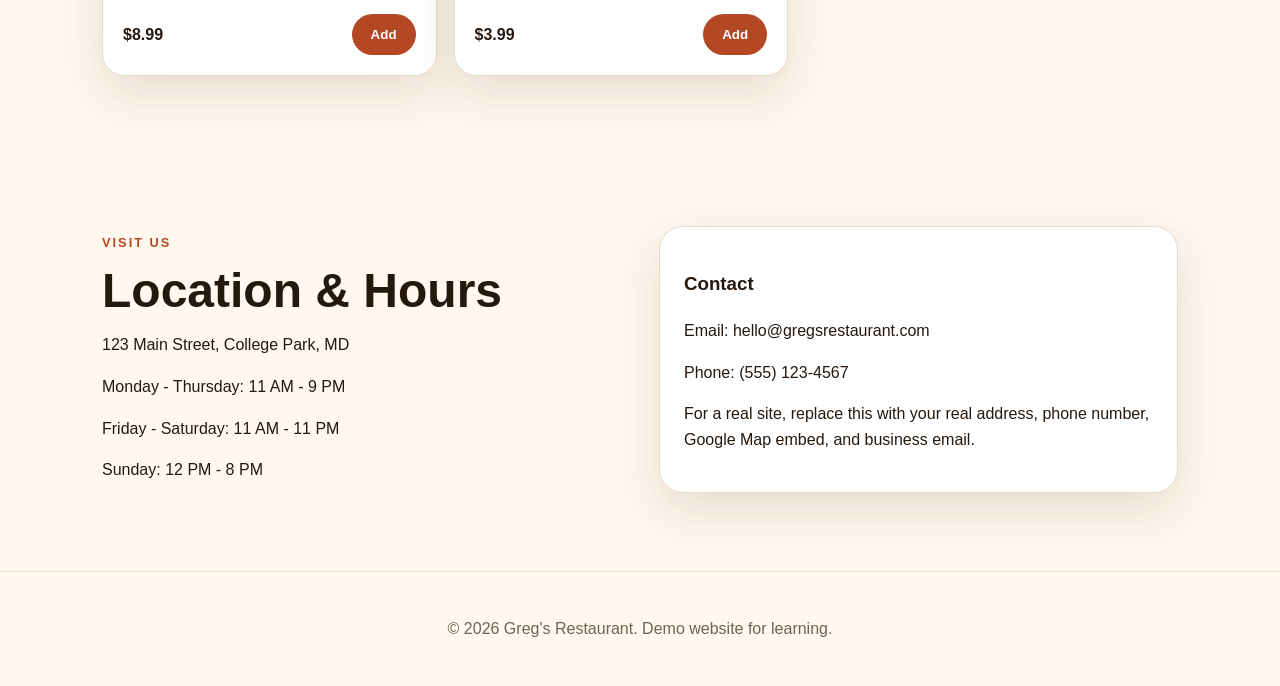
==== commit 990e40e8: "update reservation bs" ====
--- a/index.html
+++ b/index.html
@@ -16,6 +16,7 @@
         <a href="#reservations">Reservations</a>
         <a href="#order">Order Online</a>
         <a href="#location">Location</a>
+        <a href="reservations.html">View Reservations</a>
       </div>
     </nav>
   </header>
--- a/style.css
+++ b/style.css
@@ -346,3 +346,48 @@
     position: static;
   }
 }
+
+
+.always-show {
+  display: flex;
+}
+
+.dashboard-actions {
+  display: flex;
+  gap: 14px;
+  flex-wrap: wrap;
+  margin-bottom: 24px;
+}
+
+.table-panel {
+  overflow-x: auto;
+}
+
+.reservations-table {
+  width: 100%;
+  border-collapse: collapse;
+  min-width: 850px;
+}
+
+.reservations-table th,
+.reservations-table td {
+  text-align: left;
+  padding: 12px;
+  border-bottom: 1px solid var(--border);
+}
+
+.reservations-table th {
+  color: var(--brand-dark);
+}
+
+.reservations-table button {
+  margin: 2px;
+  padding: 7px 10px;
+  border-radius: 8px;
+  border: 1px solid var(--border);
+  cursor: pointer;
+}
+
+.btn.danger {
+  color: var(--brand-dark);
+}
